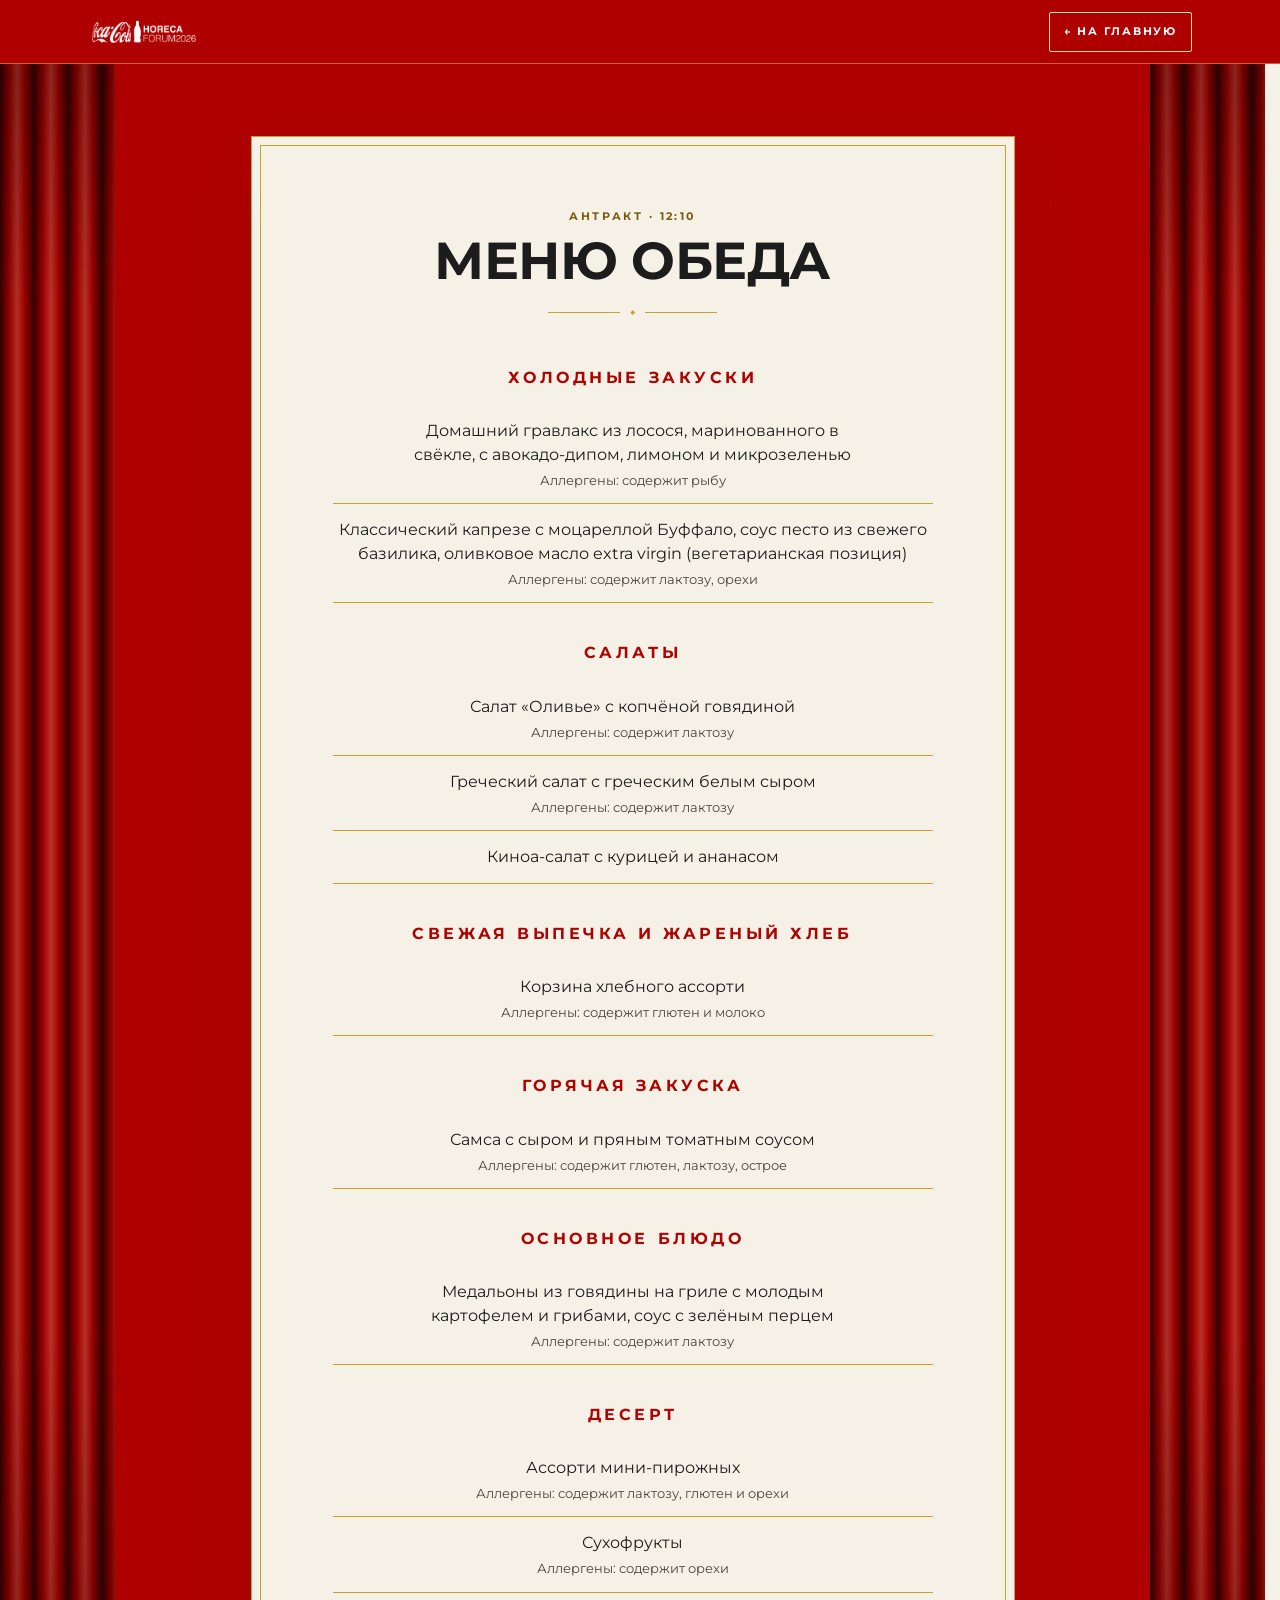
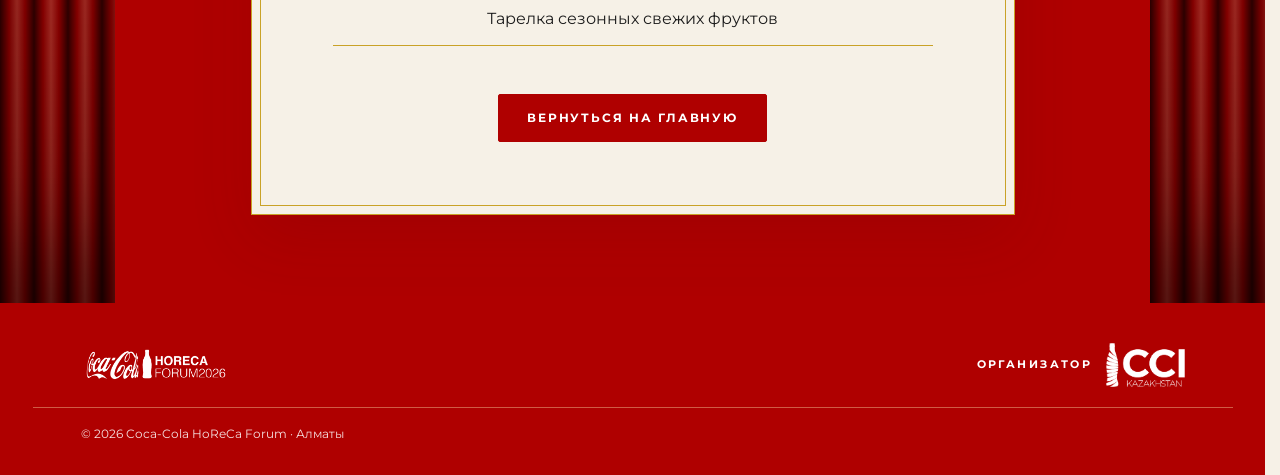
==== menu.html @ ece41baa "Фото всех спикеров на ровном фоне #BEAC9E из вырезок заказчика Co-Authored-By: Claude Fable 5.2 <nor" ====
<!doctype html>
<html lang="ru">
<head>
  <meta charset="utf-8">
  <meta name="viewport" content="width=device-width, initial-scale=1, viewport-fit=cover">
  <title>Меню обеда · Coca-Cola HoReCa Forum 2026</title>
  <meta name="description" content="Меню обеда Coca-Cola HoReCa Forum 2026: 9 декабря, Swissotel, Алматы.">
  <meta name="theme-color" content="#AF0000">
  <link rel="icon" href="assets/logo/favicon.png" type="image/png">
  <link rel="preconnect" href="https://fonts.googleapis.com">
  <link rel="preconnect" href="https://fonts.gstatic.com" crossorigin>
  <link rel="stylesheet" href="https://fonts.googleapis.com/css2?family=Montserrat:wght@400;700&amp;display=swap">
  <link rel="stylesheet" href="css/style.css?v=20261127e">
</head>
<body>
<!--MENU-START-->
  <header class="nav">
    <div class="nav__inner">
      <a class="nav__brand" href="index.html" aria-label="Coca-Cola HoReCa Forum 2026 – на главную">
        <img src="assets/logo/horeca-forum-2026-white-h.png" alt="" width="1100" height="314">
      </a>
      <a class="nav__back" href="index.html#menu">← На главную</a>
    </div>
  </header>

  <main class="menupage">
    <div class="wing wing--l" aria-hidden="true"></div>
    <div class="wing wing--r" aria-hidden="true"></div>
    <div class="container">
      <article class="menucard">
        <header class="section__head">
          <p class="eyebrow eyebrow--text" id="menuEyebrow"></p>
          <h1 id="menuTitle">Меню обеда</h1>
          <div class="divider divider--center" aria-hidden="true"><i></i><b>◆</b><i></i></div>
        </header>
        <div class="menulist" id="menuList"></div>
        <div class="menupage__back"><a class="btn btn--dark" href="index.html#menu">Вернуться на главную</a></div>
      </article>
    </div>
  </main>

  <footer class="footer">
    <div class="container footer__inner">
      <img class="footer__logo" src="assets/logo/horeca-forum-2026-white-h.png" alt="Coca-Cola HoReCa Forum 2026" width="1100" height="314" loading="lazy">
      <div class="footer__org">
        <span class="eyebrow eyebrow--gold" id="orgLabel"></span>
        <img class="footer__cci" src="assets/logo/cci-white.png" alt="CCI Kazakhstan" width="900" height="506" loading="lazy">
      </div>
    </div>
    <div class="container"><p class="footer__copy" id="copyright"></p></div>
  </footer>
<!--MENU-END-->
  <script src="data/event.js?v=20261127e"></script>
  <script src="js/menu.js?v=20261127e"></script>
</body>
</html>
---- css/style.css ----
/* Coca-Cola HoReCa Forum 2026 – стили.
   Шрифт: Montserrat на всём сайте (решение заказчика 24.11), начертания 400 и 700, подключается с Google Fonts в index.html и menu.html.
   Прежняя Helvetica от организаторов лежит в assets/fonts и не используется.
   woff2 для современных браузеров, woff – запасной формат. Если файл шрифта у гостя не загрузится, Windows подставит Arial, а macOS/iOS – системную Helvetica.
   Начертаний два, поэтому жирность только 400 и 700. Заголовок целиком одной жирности.
   Цвет (комментарий клиента 18.11): красный вместо бордо (с 24.11 – единый #AF0000); айвори для текстовых блоков, золото – тонкие линии.
   На красном мелкий текст белый (золотой на ярком красном плохо читается), светлое золото – для линий и крупных цифр. */
:root {
  /* Красный на сайте один: #AF0000 (решение заказчика 24.11). Имена переменных прежние, значение общее. */
  --red: #AF0000; --red-deep: #AF0000; --red-dark: #AF0000; --red-text: #AF0000;
  --gold: #C9A227; --gold-light: #FFE6AD; --gold-text: #7A5C0E;
  --ivory: #F6F1E7; --ivory-deep: #EDE5D4;
  /* фоны блоков чередуются (решение заказчика 24.11): слоновая кость – тёмно-красный – слоновая кость … */
  --cream: #FDF9E9; --red-block: #AF0000;
  --ink: #1C1C1C; --ink-muted: #4A443B;
  --font-display: 'Montserrat', 'Helvetica Neue', Helvetica, Arial, sans-serif;
  --font-text: 'Montserrat', 'Helvetica Neue', Helvetica, Arial, sans-serif;
  --container: 1200px; --gutter: clamp(16px, 4vw, 48px); --section-y: clamp(56px, 8vw, 112px);
  --nav-h: 64px; --radius: 2px; --radius-arch: 999px 999px 2px 2px; --line-gold: 1px solid var(--gold);
  --ease-curtain: cubic-bezier(.7, 0, .2, 1); --ease: cubic-bezier(.22, .61, .36, 1); --dur-curtain: 1.4s; --dur-hover: .2s;
  color-scheme: light;
}
/* На красных поверхностях линии светло-золотые; на айвори-карточках внутри них – обычное золото. */
.nav, .section--red, .poster, .menupage, .footer { --gold: var(--gold-light); --line-gold: 1px solid var(--gold-light); }
.speaker, .menucard, .modal__card, .venue__map, .scheme__open { --gold: #C9A227; --line-gold: 1px solid #C9A227; }
*, *::before, *::after { box-sizing: border-box; }
html { scroll-behavior: smooth; -webkit-text-size-adjust: 100%; scrollbar-gutter: stable; }   /* место под полосу прокрутки занято всегда: страница не дёргается, когда вступление запирает прокрутку */
body { margin: 0; font-family: var(--font-text); font-size: 16px; line-height: 1.65; color: var(--ink); background: var(--ivory); overflow-x: hidden; -webkit-font-smoothing: antialiased; }
html.curtain-closed, body.modal-open, body.nav-open { overflow: hidden; }
button, input, select, textarea { font-family: inherit; }
img { max-width: 100%; height: auto; display: block; }
[hidden] { display: none !important; }
a { color: inherit; }
h1, h2, h3 { font-family: var(--font-display); font-weight: 700; line-height: 1.1; margin: 0; text-wrap: balance; }
p { margin: 0; }
ol, ul, dl, dd { margin: 0; padding: 0; list-style: none; }
section[id] { scroll-margin-top: var(--nav-h); }
:focus-visible { outline: 2px solid var(--gold); outline-offset: 3px; }

.container { width: 100%; max-width: var(--container); margin: 0 auto; padding-left: max(var(--gutter), env(safe-area-inset-left, 0px)); padding-right: max(var(--gutter), env(safe-area-inset-right, 0px)); }
.container--narrow { max-width: 860px; }
.container--menu { max-width: 980px; }

/* ===== Типографика ===== */
.eyebrow { font-family: var(--font-text); font-weight: 700; font-size: 11px; letter-spacing: .22em; text-transform: uppercase; line-height: 1.4; }
.eyebrow--gold { color: #fff; }
.eyebrow--text { color: var(--gold-text); }
.eyebrow--red { color: var(--red-text); }
.eyebrow--muted { color: var(--ink-muted); letter-spacing: .18em; }
.eyebrow--company { color: var(--gold-text); font-size: 10.5px; letter-spacing: .16em; }
.eyebrow--badge { display: inline-block; background: var(--red); color: #fff; padding: 3px 8px; border-radius: var(--radius); font-size: 10px; }
.h2 { font-size: clamp(30px, 4.4vw, 52px); font-weight: 700; letter-spacing: -.005em; line-height: 1.05; text-transform: uppercase; color: var(--ink); text-align: center; }
.h2--light { color: #fff; }
.h2--left { text-align: left; }
.h3 { font-size: clamp(17px, 1.9vw, 21px); font-weight: 700; line-height: 1.25; color: var(--ink); }
.lead strong { color: var(--red-text); font-weight: inherit; }
.lead { font-family: var(--font-display); font-size: clamp(19px, 2.1vw, 24px); line-height: 1.45; font-weight: 400; color: var(--ink); }
.rule { border: 0; border-top: var(--line-gold); margin: 0; }
.section__head { text-align: center; display: grid; gap: 10px; justify-items: center; margin-bottom: clamp(36px, 5vw, 64px); }
.section__sub { color: var(--ink-muted); font-size: 14px; }
.section__sub--light { color: rgba(255,255,255,.88); }

/* Разделитель с ромбом: линии растут из центра при появлении */
.divider { display: flex; align-items: center; gap: 10px; color: var(--gold); font-size: 9px; }
.divider i { flex: none; width: 72px; height: 1px; background: var(--gold); transform-origin: right; transform: scaleX(1); transition: transform 1s var(--ease) .3s; }
.divider i + b + i, .divider b + i { transform-origin: left; }
.divider--left { margin-top: 14px; }
.divider--left i { width: 48px; }
/* ширина задана явно: Safari считал блок без линий (по flex-basis), и ромб с линиями уезжал вправо от центра */
.divider--center { margin: 6px auto 0; width: 171px; max-width: 100%; justify-content: center; }
.js .reveal .divider i, .js .divider.reveal i { transform: scaleX(0); }
.js .reveal.in .divider i, .js .divider.reveal.in i { transform: scaleX(1); }

/* ===== Кнопки ===== */
.btn { display: inline-flex; align-items: center; justify-content: center; min-height: 48px; padding: 0 28px; font: 700 12px/1 var(--font-text); letter-spacing: .16em; text-transform: uppercase; text-decoration: none; border: 1px solid var(--gold); border-radius: var(--radius); transition: background var(--dur-hover), color var(--dur-hover), transform var(--dur-hover), box-shadow var(--dur-hover); position: relative; overflow: hidden; }
.btn::after { content: ""; position: absolute; inset: 0; background: linear-gradient(120deg, transparent 30%, rgba(255,255,255,.28) 50%, transparent 70%); transform: translateX(-120%); transition: transform .6s var(--ease); }
.btn:hover::after { transform: translateX(120%); }
.btn--gold { background: var(--gold-light); color: var(--ink); }
.btn--gold:hover { background: #fff; }
.btn--outline { color: #fff; background: transparent; }
.btn--outline:hover { background: rgba(255,255,255,.14); }
.btn:active { transform: translateY(1px); }

/* ===== Занавес: бархатные шторы рисуются на canvas (js/app.js), как на приглашении форума: драпировка сверху, подхват шнуром с кистью ===== */
.curtain { position: fixed; inset: 0; z-index: 200; pointer-events: none; overflow: hidden; display: none; transition: opacity .6s ease; }
.js .curtain { display: block; }
.curtain.is-fading { opacity: 0; }
.curtain.is-hidden { display: none; }
.curtain__canvas { position: absolute; inset: 0; width: 100%; height: 100%; display: block;
  background: repeating-linear-gradient(90deg, #3d0000 0, #AF0000 2.6%, #d2372d 4.6%, #AF0000 6.6%, #3d0000 9.2%); }
.curtain.is-drawn .curtain__canvas { background: none; }

/* ===== Навигация ===== */
.nav { position: fixed; top: env(safe-area-inset-top, 0px); left: 0; right: 0; z-index: 100; height: var(--nav-h); background: var(--red-deep); border-bottom: 1px solid rgba(255,230,173,.4); color: #fff; transition: box-shadow .3s; }
body::before { content: ""; position: fixed; inset: 0 0 auto; height: env(safe-area-inset-top, 0px); z-index: 101; background: var(--red-deep); }
.nav.is-scrolled { box-shadow: 0 10px 30px rgba(0,0,0,.35); }
.nav__inner { max-width: var(--container); margin: 0 auto; height: 100%; display: flex; align-items: center; justify-content: space-between; gap: 24px; padding-left: max(var(--gutter), env(safe-area-inset-left, 0px)); padding-right: max(var(--gutter), env(safe-area-inset-right, 0px)); }
.nav__brand { display: flex; align-items: center; height: 100%; }
.nav__brand img { height: 32px; width: auto; }
.nav__list { display: flex; align-items: center; gap: clamp(16px, 2.4vw, 32px); }
.nav__list a { font: 700 12px/1 var(--font-text); letter-spacing: .16em; text-transform: uppercase; text-decoration: none; color: #fff; opacity: .85; padding: 8px 0; position: relative; transition: opacity var(--dur-hover); }
.nav__list a::after { content: ""; position: absolute; left: 0; right: 0; bottom: 0; height: 1px; background: var(--gold); transform: scaleX(0); transform-origin: left; transition: transform .3s var(--ease); }
.nav__list a:hover, .nav__list a.is-active { opacity: 1; color: var(--gold-light); }
.nav__list a:hover::after, .nav__list a.is-active::after { transform: scaleX(1); }
.nav__meta { display: none; }
.nav__burger { display: none; width: 44px; height: 44px; border: 1px solid var(--gold); background: transparent; border-radius: var(--radius); cursor: pointer; flex-direction: column; justify-content: center; align-items: center; gap: 5px; padding: 0; }
.nav__burger span { display: block; width: 18px; height: 2px; background: var(--gold-light); transition: transform .3s var(--ease), opacity .2s; }
@media (max-width: 880px) {
  .nav__burger { display: flex; }
  .nav__list { position: fixed; top: calc(var(--nav-h) + env(safe-area-inset-top, 0px)); left: 0; right: 0; bottom: 0; flex-direction: column; align-items: stretch; gap: 0; background: var(--red-deep); padding: 8px max(var(--gutter), env(safe-area-inset-left, 0px)) 32px; overflow: auto;
    transform: translateY(-12px); opacity: 0; visibility: hidden; transition: transform .35s var(--ease), opacity .3s, visibility .35s; }
  .nav__list a { font: 700 24px/1.1 var(--font-display); letter-spacing: .01em; padding: 20px 0; border-bottom: 1px solid rgba(255,230,173,.4); opacity: 1; transform: translateY(10px); transition: transform .5s var(--ease), color .2s; }
  .nav__list a::after { display: none; }
  .nav.is-open .nav__list a { transform: none; }
  .nav.is-open .nav__list a:nth-child(2) { transition-delay: .04s; } .nav.is-open .nav__list a:nth-child(3) { transition-delay: .08s; } .nav.is-open .nav__list a:nth-child(4) { transition-delay: .12s; } .nav.is-open .nav__list a:nth-child(5) { transition-delay: .16s; } .nav.is-open .nav__list a:nth-child(6) { transition-delay: .2s; } .nav.is-open .nav__list a:nth-child(7) { transition-delay: .24s; }
  .nav__meta { display: block; margin-top: 28px; font: 700 11px/1.6 var(--font-text); letter-spacing: .2em; text-transform: uppercase; color: var(--gold-light); }
  .nav.is-open .nav__list { transform: none; opacity: 1; visibility: visible; }
  .nav.is-open .nav__burger span:nth-child(1) { transform: translateY(7px) rotate(45deg); }
  .nav.is-open .nav__burger span:nth-child(2) { opacity: 0; }
  .nav.is-open .nav__burger span:nth-child(3) { transform: translateY(-7px) rotate(-45deg); }
}

/* ===== Hero ===== */
.hero { --hero-bg: #FDF9E9; position: relative; min-height: 100svh; display: grid; place-items: center; text-align: center; color: var(--ink); overflow: hidden; isolation: isolate;
  padding: calc(var(--nav-h) + env(safe-area-inset-top, 0px) + 56px) max(var(--gutter), env(safe-area-inset-left, 0px)) 64px max(var(--gutter), env(safe-area-inset-right, 0px));
  background: var(--hero-bg); }   /* слоновая кость RGB 253-249-233 – цвет, который задал заказчик */
/* прожектор за курсором: готовый круг, двигается только transform (без перерисовки) */
.hero__spot { position: absolute; left: 0; top: 0; width: 840px; height: 840px; margin: -420px 0 0 -420px; border-radius: 50%; z-index: 0; pointer-events: none; opacity: 0; transition: opacity 1.2s; background: radial-gradient(circle, rgba(255,255,255,.75), rgba(255,255,255,0) 68%); transform: translate3d(50vw, 300px, 0); }
.stage-lit .hero__spot { opacity: 1; }
/* золотые рамки сцены */
.hero::after { content: ""; position: absolute; inset: 0 clamp(16px, 9vw, 150px); border-left: 1px solid rgba(255,230,173,.5); border-right: 1px solid rgba(255,230,173,.5); pointer-events: none; z-index: 0; }
.hero__dust { position: absolute; inset: 0; z-index: 1; pointer-events: none; overflow: hidden; }
.mote { position: absolute; left: var(--x); top: var(--y); width: var(--s); height: var(--s); border-radius: 50%; background: #C9A227; opacity: 0; animation: mote var(--d) linear var(--delay) infinite; }
@keyframes mote { 0% { opacity: 0; transform: translate3d(0, 0, 0); } 18% { opacity: var(--o); } 82% { opacity: var(--o); } 100% { opacity: 0; transform: translate3d(var(--dx), var(--dy), 0); } }
/* лучи софитов: мягкий конус рисуется один раз коническим градиентом и стоит неподвижно (постоянное движение заставляло пересобирать кадр 60 раз в секунду) */
.beam { position: absolute; inset: 0; z-index: 0; pointer-events: none; opacity: 0; transition: opacity 1.6s ease .3s; transform-origin: 9% -6%;
  background: conic-gradient(from 146deg at 9% -6%, rgba(201,162,39,0) 0deg, rgba(201,162,39,.10) 6deg, rgba(201,162,39,.10) 9deg, rgba(201,162,39,0) 17deg, rgba(201,162,39,0) 360deg);
  -webkit-mask-image: linear-gradient(180deg, #000 0%, rgba(0,0,0,.55) 50%, transparent 86%); mask-image: linear-gradient(180deg, #000 0%, rgba(0,0,0,.55) 50%, transparent 86%);
  transform: rotate(1deg); }
.beam--r { transform: scaleX(-1) rotate(1deg); }
.stage-lit .beam { opacity: 1; }
/* первый экран ушёл из вида или вкладка скрыта: фоновые анимации стоят */
.hero.is-away .mote { animation-play-state: paused; }
.wing { position: absolute; top: 0; bottom: 0; width: clamp(16px, 9vw, 150px); z-index: 2; pointer-events: none;
  background: linear-gradient(180deg, rgba(0,0,0,.3), rgba(0,0,0,0) 16%, rgba(0,0,0,0) 70%, rgba(0,0,0,.35)), repeating-linear-gradient(90deg, #3d0000 0, #AF0000 9px, #d2372d 17px, #AF0000 25px, #3d0000 34px);
  box-shadow: inset 0 -60px 100px rgba(0,0,0,.4); }
.wing--l { left: 0; }
/* на телефоне кулис по бокам нет: экран узкий, после раскрытия занавеса сцена открыта целиком */
@media (max-width: 880px) { .wing, .hero::after { display: none; } }
.wing--r { right: 0; }
/* неподвижные бархатные шторы первого экрана (рисует js/app.js). Когда они есть, плоские кулисы и золотые линии рамы не нужны */
.hero__drapes { position: absolute; inset: 0; width: 100%; height: 100%; z-index: 2; pointer-events: none; display: none; }
.has-drapes .hero__drapes { display: block; }
.has-drapes .hero .wing, .has-drapes .hero::after { display: none; }
/* на узком экране шторы висят в полях страницы, поэтому поля первого экрана шире обычных: карточки и отсчёт не заходят на ткань */
@media (max-width: 880px) { .has-drapes .hero { padding-left: max(32px, env(safe-area-inset-left, 0px)); padding-right: max(32px, env(safe-area-inset-right, 0px)); } }
.hero__inner { position: relative; z-index: 3; display: grid; justify-items: center; gap: 22px; width: 100%; max-width: 760px; }
/* Логотип. Класс is-final ставит js, когда цилиндр готов. */
/* --lw – ширина логотипа на поверхности цилиндра, --rk – радиус цилиндра в долях этой ширины.
   Чем меньше --rk, тем большую часть окружности занимает логотип (при .4 – около 143° из 180°) и тем меньше разрыв между логотипами.
   Цилиндр невидим: есть только логотипы, изогнутые по его поверхности. */
.logo3d { --lw: min(76vw, 410px); --rk: .4; --R: calc(var(--lw) * var(--rk)); --n: 18; --arc: calc(var(--R) * 3.14159); --w: calc(var(--arc) / var(--n)); --H: calc(var(--lw) / 1.106);
  position: relative; z-index: 2; display: block; width: var(--lw); aspect-ratio: 1200 / 1085; max-width: 100%; }
.logo3d__fallback { position: absolute; inset: 0; width: 100%; height: 100%; }
.js .logo3d__fallback { display: none; }
/* Цилиндр: 36 узких прозрачных полос стоят по окружности радиуса --R, каждая показывает свой кусок логотипа.
   Ось отодвинута назад на --R, поэтому обращённая к зрителю часть логотипа имеет натуральный размер. */
.ring3d { position: absolute; inset: 0; display: block; perspective: 1600px; opacity: 0; transition: opacity .5s ease; pointer-events: none; }
.logo3d.is-final .ring3d { opacity: 1; }
.ring3d.is-gl { perspective: none; }
.ring3d canvas { position: absolute; inset: 0; width: 100%; height: 100%; display: block; }
.ring3d__tilt, .ring3d__spin { position: absolute; left: 50%; top: 50%; width: 0; height: 0; display: block; transform-style: preserve-3d; }
.ring3d__tilt { transform: translateZ(calc(var(--R) * -1)); }
.ring3d__spin { left: 0; top: 0; }
/* покой: пауза лицом к зрителю, мягкий разгон, затем ровное вращение по часовой стрелке (вид сверху) */
.logo3d.is-final .ring3d__spin { animation: ring-start 2.5s cubic-bezier(.42, 0, 1, 1) 1.2s both, ring-spin 15s linear 3.7s infinite; }
@keyframes ring-start { from { transform: rotateY(0deg); } to { transform: rotateY(-34.8deg); } }
@keyframes ring-spin { from { transform: rotateY(-34.8deg); } to { transform: rotateY(-394.8deg); } }
.hero.is-away .ring3d__spin { animation-play-state: paused; }
.ring3d__spin i { position: absolute; left: calc(var(--w) / -2); top: calc(var(--H) / -2); width: calc(var(--w) + .8px); height: var(--H);
  backface-visibility: hidden; -webkit-backface-visibility: hidden; transform: rotateY(calc(var(--a) * 1deg)) translateZ(var(--R));
  background: var(--img) calc((var(--arc) - var(--iw)) / 2 - var(--i) * var(--w)) center / var(--iw) var(--ih) no-repeat; }
.ring3d__spin i.f0 { --img: url("../assets/logo/horeca-forum-2026-red.png"); --iw: var(--lw); --ih: var(--H); }
.ring3d__spin i.f1 { --img: url("../assets/logo/cci-color.png"); --iw: calc(var(--lw) * .94); --ih: calc(var(--lw) * .94 / 1.779); }
.hero__title { font-size: clamp(17px, 2.4vw, 28px); line-height: 1.25; font-weight: 700; letter-spacing: .01em; color: var(--ink); max-width: 100%; }
@media (min-width: 640px) { .hero__line { white-space: nowrap; } }
.hero__line { display: block; }
.sr-only { position: absolute; width: 1px; height: 1px; margin: -1px; padding: 0; overflow: hidden; clip: rect(0 0 0 0); clip-path: inset(50%); white-space: nowrap; border: 0; }
.hero__title .w { display: inline-block; opacity: 0; transform: translateY(.5em) rotate(1.5deg); filter: blur(4px); transition: opacity .7s var(--ease), transform .8s var(--ease), filter .7s; transition-delay: calc(.25s + var(--i) * 90ms); }
.logo-done .hero__title .w { opacity: 1; transform: none; filter: none; }
.hero__title em { font-style: normal; font-weight: inherit; color: var(--red-text); }
.facts { display: grid; grid-template-columns: repeat(3, 1fr); border: var(--line-gold); width: 100%; max-width: 620px; }
.facts__cell { padding: 14px 10px; display: grid; gap: 4px; justify-items: center; }
.facts__cell + .facts__cell { border-left: var(--line-gold); }
.facts dt { font: 700 10px/1.4 var(--font-text); letter-spacing: .24em; text-transform: uppercase; color: var(--gold-text); }
.facts dd { font: 700 clamp(15px, 1.7vw, 18px)/1.25 var(--font-display); color: var(--ink); }
@media (max-width: 480px) { .facts { grid-template-columns: 1fr; } .facts__cell + .facts__cell { border-left: 0; border-top: var(--line-gold); } }
.countdown { display: grid; gap: 14px; justify-items: center; width: 100%; max-width: 560px; }
.countdown__eyebrow { color: var(--red-text); }
.countdown__grid { display: grid; grid-template-columns: repeat(4, 1fr); gap: 12px; width: 100%; }
.countdown__cell { border-top: var(--line-gold); padding-top: 12px; display: grid; gap: 4px; justify-items: center; }
.countdown__cell b { display: block; font: 700 clamp(34px, 6.4vw, 54px)/1 var(--font-display); letter-spacing: -.02em; color: var(--red); font-variant-numeric: tabular-nums; }
.countdown__cell b.tick { animation: flip .45s var(--ease); }
@keyframes flip { 0% { transform: translateY(-40%) scaleY(.6); opacity: 0; } 100% { transform: none; opacity: 1; } }
.countdown__cell span { font: 700 10px/1.4 var(--font-text); letter-spacing: .24em; text-transform: uppercase; color: var(--ink-muted); }
.countdown__note { font-size: 12px; color: var(--ink-muted); }
.countdown.is-live .countdown__cell b { color: var(--red-deep); }
.hero .btn { margin-top: 8px; }
/* на светлом фоне кнопка красная, подпись над логотипом – тёмное золото */
.hero .btn--outline { background: var(--red); border-color: var(--red); color: #fff; }
.hero .btn--outline:hover { filter: brightness(.86); }
.hero .eyebrow--gold { color: var(--gold-text); }

/* ===== Секции ===== */
.section { padding-block: var(--section-y); position: relative; }
/* Класс секции задаёт фон и цвета текста на нём: --fg основной текст, --fg-muted приглушённый, --label мелкие подписи.
   Какой блок светлый, а какой красный, расставляет js/app.js по порядку (чередование), поэтому цвета не привязаны к конкретному блоку. */
.section--ivory { background: var(--cream); --fg: var(--ink); --fg-muted: var(--ink-muted); --label: var(--gold-text); }
.section--ivory-deep { background: var(--ivory-deep); }
.section--red { background: var(--red-block); color: #fff; --fg: #fff; --fg-muted: rgba(255,255,255,.88); --label: #fff; }
.speaker, .menucard, .modal__card { --fg: var(--ink); --fg-muted: var(--ink-muted); --label: var(--gold-text); }
.section .h2 { color: var(--fg); }
.section .section__sub { color: var(--fg-muted); }
.section__head > .eyebrow, .about__head > .eyebrow, .venue__info > .eyebrow, .venue__how > .eyebrow { color: var(--label); }
/* текст на тёмно-красном блоке */
.section--red .lead { color: #fff; }
.section--red .lead strong { color: var(--gold-light); }
/* Логотип форума в начале текста «О форуме» (на месте названия): стоит в строке, выше букв */
.lead__logo { display: inline-block; vertical-align: middle; height: 2.6em; margin: -.2em .1em 0 0; }
.lead__logo img { display: block; height: 100%; width: auto; }
.lead__logo-w, .section--red .lead__logo-r { display: none; }
.section--red .lead__logo-w { display: block; }
.section--red .about__text { color: rgba(255,255,255,.92); }
/* кнопки на светлом блоке: основная красная, вторая – красный контур */
.section--ivory .btn--gold { background: var(--red); border-color: var(--red); color: #fff; }
.section--ivory .btn--gold:hover { filter: brightness(.86); }
.section--ivory .btn--outline { color: var(--red-text); border-color: var(--red); }
.section--ivory .btn--outline:hover { background: rgba(175,0,0,.08); }

/* О форуме */
.about { display: grid; grid-template-columns: minmax(0, 1fr); gap: 36px 64px; }
.about__head { display: grid; gap: 10px; align-content: start; justify-items: start; }
.about__head .h2 { text-align: left; }
.about__body { display: grid; gap: 22px; max-width: 62ch; }
.about__text { display: grid; gap: 16px; color: var(--ink); font-size: 16px; }
.pillars { grid-column: 1 / -1; display: grid; grid-template-columns: repeat(auto-fit, minmax(220px, 1fr)); gap: 32px; border-top: var(--line-gold); padding-top: 28px; margin-top: 12px; }
.pillars li { display: grid; gap: 6px; align-content: start; }
.pillars__num { font: 700 17px/1 var(--font-display); letter-spacing: .06em; color: var(--red); }
.pillars p { color: var(--ink-muted); font-size: 14px; line-height: 1.6; }
@media (min-width: 880px) { .about { grid-template-columns: minmax(0, 4fr) minmax(0, 7fr); } }

/* Программа: таймлайн, линия прорисовывается */
.timeline { position: relative; display: grid; gap: 8px; max-width: 760px; margin: 0 auto; padding-left: 0; }
.timeline::before { content: ""; position: absolute; left: 95px; top: 10px; bottom: 10px; width: 2px; background: var(--gold); transform-origin: top; transform: scaleY(0); transition: transform 1.8s var(--ease) .2s; }
.js .timeline.in::before { transform: scaleY(1); }
.tl { display: grid; grid-template-columns: 76px 40px minmax(0, 1fr); align-items: start; padding: 14px 0; }
.tl__time { display: grid; justify-items: end; gap: 1px; font: 700 18px/1.25 var(--font-display); color: var(--red-text); font-variant-numeric: tabular-nums; padding-top: 2px; }
.tl__time b { font: inherit; }
.tl__time span { font: 400 12px/1.3 var(--font-text); color: var(--ink-muted); }
.tl__dot { width: 14px; height: 14px; border-radius: 50%; background: var(--red); border: 2px solid var(--gold); box-shadow: 0 0 0 4px var(--cream); justify-self: center; margin-top: 6px; position: relative; }
.tl__dot::after { content: ""; position: absolute; inset: -8px; border-radius: 50%; border: 1px solid var(--gold); opacity: 0; transform: scale(.4); }
.tl.in .tl__dot::after, .reveal.in .tl .tl__dot::after { animation: ping 1.4s var(--ease) calc(var(--i) * 120ms + .4s) 1; }
@keyframes ping { 0% { opacity: .9; transform: scale(.4); } 100% { opacity: 0; transform: scale(1.6); } }
.tl--break .tl__dot { background: var(--ivory); }
.tl--break .tl__body .h3 { justify-self: start; background: var(--red); color: #fff; padding: 6px 14px; border-radius: var(--radius); font-size: 13px; font-weight: 700; letter-spacing: .16em; text-transform: uppercase; line-height: 1.3; }
.tl__body { display: grid; gap: 5px; padding-left: 4px; }
/* строка без времени: продолжение предыдущего пункта (второй выступающий в том же слоте) */
.tl--cont { padding-top: 0; margin-top: -10px; }
.tl__body .h3 { font-size: clamp(17px, 1.9vw, 20px); }
/* под именем: должность и компания (вторая строка), ниже тема (третья строка) */
.tl__role { font-size: 15px; color: var(--ink); line-height: 1.4; }
.tl__meta { font-size: 13px; color: var(--ink-muted); line-height: 1.5; }
@media (max-width: 560px) {
  .timeline::before { left: 73px; }
  .tl { grid-template-columns: 58px 32px minmax(0, 1fr); }
  .tl__time { font-size: 15px; }
  .tl__time span { font-size: 11px; }
}

/* Арка для фото */
.arch { width: 120px; aspect-ratio: 3/4; border-radius: var(--radius-arch); overflow: hidden; background: var(--ivory-deep); border: 1px solid var(--gold); position: relative; flex: none; max-width: 100%; }
.arch img { width: 100%; height: 100%; object-fit: cover; }
.arch--empty { display: grid; place-content: center; justify-items: center; gap: 6px; padding-top: 22%; background: var(--red); }   /* тот же ровный красный, что за спикерами на фото */
.arch--empty .eyebrow { color: #fff; }
.arch--empty b { font: 700 26px/1 var(--font-display); color: #fff; letter-spacing: .02em; }
.arch--lg { width: 240px; }
.arch--lg b { font-size: 40px; }
.arch--poster { width: min(100%, 170px); border-color: var(--gold); }
.arch--poster b { color: var(--gold-light); font-size: 48px; }
.arch--poster .eyebrow { color: #fff; }

/* Спикеры: карточки без анимации (просьба клиента) – только тень при наведении */
.speakers { display: flex; flex-wrap: wrap; justify-content: center; gap: 20px; }
/* Ровно 7 карточек в три колонки легли бы 3+3+1 – последняя висела бы одна. Ставим 2+3+2 (класс speakers--n7 вешает js/app.js по числу карточек). */
@media (min-width: 1024px) {
  .speakers--n7 { display: grid; grid-template-columns: repeat(6, minmax(0, 1fr)); max-width: 1102px; margin-left: auto; margin-right: auto; }
  .speakers--n7 .speaker { grid-column: span 2; max-width: none; }
  .speakers--n7 .speaker:nth-child(1), .speakers--n7 .speaker:nth-child(6) { grid-column: 2 / span 2; }
}
.speaker { flex: 1 1 300px; max-width: 354px; }
.speaker .arch { width: 100px; }
.speaker .arch--empty b { font-size: 24px; }
.speaker__id .h3 { overflow-wrap: break-word; }
.speaker__note { color: var(--ink-muted); }
/* логотип компании вместо названия: вписывается в рамку 150×36, прижат влево; пропорции у логотипов разные (от квадрата до длинной надписи) */
/* 48 px, а не 36: на экранах обычной плотности (1 точка на пиксель) мелкие детали логотипов иначе слипаются */
.speaker__logo { display: block; height: 48px; width: auto; max-width: 100%; object-fit: contain; object-position: left center; margin-top: 4px; }
.speaker__logo--lg { height: 58px; max-width: min(320px, 100%); margin-top: 2px; }
.speaker { position: relative; text-align: left; background: var(--ivory); color: var(--ink); border: 0; border-radius: var(--radius); padding: 22px 22px 20px; font: inherit; cursor: pointer; display: grid; gap: 16px; align-content: start; transition: box-shadow .3s; overflow: hidden; }
.speaker:hover, .speaker:focus-visible { box-shadow: 0 18px 40px rgba(0,0,0,.35); }
.speaker__top { display: flex; gap: 18px; align-items: flex-start; }
.speaker__id { display: grid; gap: 4px; min-width: 0; }
.speaker__id .h3 { font-size: 19px; }
.speaker__role { font-size: 13px; color: var(--ink-muted); }
.speaker__topic { border-top: var(--line-gold); padding-top: 14px; display: grid; gap: 6px; font-size: 14px; line-height: 1.5; }
.speaker__more { font: 700 11px/1 var(--font-text); letter-spacing: .2em; text-transform: uppercase; color: var(--gold-text); }

/* Афиша ведущего */
.poster { --pfg: #fff; --pname: #fff; --pkick: #fff; position: relative; background: var(--red); color: #fff; border: var(--line-gold); padding: clamp(28px, 5vw, 64px); display: grid; gap: 32px; align-items: center; justify-items: center; box-shadow: 0 30px 60px rgba(74,10,20,.25); }
/* на красном блоке афиша светлая: тёмный текст, красное имя, обычное золото */
.section--red .poster { background: var(--ivory); color: var(--ink); --pfg: var(--ink); --pname: var(--red); --pkick: var(--gold-text); --gold: #C9A227; --line-gold: 1px solid #C9A227; box-shadow: 0 30px 60px rgba(0,0,0,.3); }
/* афиша с горизонтальным фото (группа): прямоугольная рамка 3:2 вместо арки */
.arch--wide { width: min(100%, 680px); aspect-ratio: 3 / 2; border-radius: var(--radius); }
/* на любом экране фото сверху, текст под ним по центру (на десктопе тоже) */
.poster.poster--wide { grid-template-columns: minmax(0, 1fr); justify-items: center; gap: 28px; }
.poster--wide .poster__body { text-align: center; justify-items: center; gap: 18px; }
/* «Хедлайнер вечера» – жирным текстом красного сайта, без плашки (на красной афише остаётся белым) */
.poster--wide .poster__kicker { font-weight: 700; font-size: clamp(15px, 1.7vw, 20px); letter-spacing: .2em; line-height: 1.2; }
.section--red .poster--wide .poster__kicker { color: var(--red); }
.poster__frame { position: absolute; inset: 10px; border: 1px solid var(--gold); pointer-events: none; transform: scale(.985); opacity: 0; transition: transform 1.2s var(--ease) .3s, opacity 1s .3s; }
.reveal.in .poster__frame, .poster.in .poster__frame { transform: none; opacity: 1; }
.poster__body { display: grid; gap: 14px; max-width: 56ch; text-align: center; justify-items: center; }
.poster__kicker { font: 400 clamp(14px, 1.5vw, 17px)/1.2 var(--font-display); letter-spacing: .22em; text-transform: uppercase; color: var(--pkick); }
.poster__name { font-size: clamp(40px, 6.4vw, 76px); font-weight: 700; line-height: 1; letter-spacing: -.02em; color: var(--pname); }
.poster__role { font-size: 17px; font-weight: 400; color: var(--pfg); }
.poster__text { display: grid; gap: 12px; font-size: 16px; color: var(--pfg); }
@media (min-width: 760px) { .poster { grid-template-columns: 170px minmax(0, 1fr); gap: 40px; justify-items: start; } .poster__body { text-align: left; justify-items: start; } }

/* Меню */
.menucard { position: relative; background: var(--ivory); border: var(--line-gold); outline: 1px solid var(--gold); outline-offset: -10px; padding: clamp(36px, 6vw, 72px) clamp(24px, 6vw, 72px); box-shadow: 0 24px 60px rgba(74,10,20,.12); }
.menucard .section__head { margin-bottom: clamp(28px, 4vw, 48px); }
.menucard__grid { display: grid; grid-template-columns: repeat(auto-fit, minmax(260px, 1fr)); gap: 40px 56px; }
.menucat__title { font: 700 clamp(14px, 1.5vw, 16px)/1.2 var(--font-display); letter-spacing: .22em; text-transform: uppercase; color: var(--red-text); text-align: center; margin-bottom: 18px; }
.menucat li { display: grid; gap: 2px; text-align: center; padding: 12px 0; border-bottom: 1px solid var(--gold); }
.menucat li:last-child { border-bottom: 1px solid var(--gold); }
.menucat li b { font: 700 16px/1.3 var(--font-display); color: var(--ink); }
.menucat li span { font-size: 13px; color: var(--ink-muted); }
.menucard__note { text-align: center; font-size: 12px; color: var(--ink-muted); margin-top: 40px; }
.menucard--teaser { max-width: 640px; margin: 0 auto; display: grid; justify-items: center; gap: 24px; text-align: center; }
.menucard--teaser .section__head { margin-bottom: 0; }
.menucard__teaser { color: var(--ink-muted); max-width: 44ch; }
.btn--dark { background: var(--red); color: #fff; border-color: var(--red); }
.btn--dark:hover { filter: brightness(.86); }
.btn--sm { min-height: 40px; padding: 0 16px; font-size: 11px; }
/* отдельная страница «Банкетное меню» */
.menupage { position: relative; overflow: hidden; isolation: isolate; min-height: 100svh; color: #fff;
  padding: calc(var(--nav-h) + env(safe-area-inset-top, 0px) + clamp(28px, 6vw, 72px)) 0 clamp(40px, 7vw, 88px);
  background: var(--red); }
.menupage .wing { z-index: 0; }
.menupage .container { position: relative; z-index: 1; max-width: 860px; }
.menupage .menucard { animation: rise .8s var(--ease) both; }
@keyframes rise { from { opacity: 0; transform: translateY(24px); } to { opacity: 1; transform: none; } }
.menupage h1 { font-size: clamp(30px, 5vw, 52px); font-weight: 700; letter-spacing: -.01em; line-height: 1.05; text-transform: uppercase; color: var(--ink); text-align: center; }
.menulist { display: grid; gap: clamp(28px, 4vw, 40px); max-width: 600px; margin: 0 auto; }
.menulist .menucat li { font-size: 16px; line-height: 1.5; color: var(--ink); padding: 14px 0; text-wrap: balance; }
.menucat__allergens { font-size: 13px; line-height: 1.4; color: var(--ink-muted); margin-top: 2px; }   /* «Аллергены: …» под названием блюда */
.menupage__back { display: flex; justify-content: center; margin-top: clamp(32px, 5vw, 48px); }
.nav__back { font: 700 11px/1 var(--font-text); letter-spacing: .16em; text-transform: uppercase; text-decoration: none; color: #fff; border: 1px solid var(--gold); border-radius: var(--radius); padding: 0 14px; min-height: 40px; display: inline-flex; align-items: center; white-space: nowrap; }
.nav__back:hover { background: rgba(255,255,255,.14); }
@media (prefers-reduced-motion: reduce) { .menupage .menucard { animation: none; } }

/* Локация */
.venue { display: grid; grid-template-columns: minmax(0, 1fr); gap: 32px; align-items: stretch; }
.venue__info { display: grid; gap: 14px; align-content: start; }
.venue__info .h2 { margin-bottom: 8px; }
.venue__rows { display: grid; border-top: var(--line-gold); }
.venue__rows div { display: grid; gap: 4px; padding: 14px 0; border-bottom: var(--line-gold); }
.venue__rows dt { font: 700 10px/1.4 var(--font-text); letter-spacing: .24em; text-transform: uppercase; color: var(--label); }
.venue__rows dd { color: var(--fg); font-size: 15px; }
.venue__name { font: 700 20px/1.25 var(--font-display) !important; }
.venue__actions { margin-top: 10px; display: grid; grid-template-columns: repeat(auto-fit, minmax(140px, 1fr)); gap: 12px; }
/* Montserrat шире Helvetica: «Google Maps» на телефоне не должна переноситься на вторую строку */
.venue__actions .btn { padding-inline: 10px; letter-spacing: .12em; white-space: nowrap; }
.venue--solo { grid-template-columns: minmax(0, 1fr) !important; }
.venue--solo .venue__info { max-width: 620px; }
.venue__how { display: grid; gap: 12px; align-content: start; }
.venue__map { min-height: 360px; border: var(--line-gold); position: relative; overflow: hidden; background: var(--ivory-deep); }
.venue__map iframe { position: absolute; inset: 0; width: 100%; height: 100%; border: 0; }
.map { position: absolute; inset: 0; background: linear-gradient(rgba(201,162,39,.18) 1px, transparent 1px) 0 0/40px 40px, linear-gradient(90deg, rgba(201,162,39,.18) 1px, transparent 1px) 0 0/40px 40px, var(--ivory-deep); }
.map__road { position: absolute; background: var(--ivory); box-shadow: 0 0 0 1px rgba(255,230,173,.4); }
.map__road--a { width: 26px; height: 130%; left: 42%; top: -15%; transform: rotate(14deg); }
.map__road--b { width: 16px; height: 130%; left: 24%; top: -15%; transform: rotate(-70deg); }
.map__pin { position: absolute; left: 52%; top: 48%; width: 22px; height: 22px; transform: translate(-50%, -100%); }
.map__pin::before { content: ""; position: absolute; inset: 0; background: var(--red); border-radius: 50% 50% 50% 0; transform: rotate(-45deg); box-shadow: 0 6px 14px rgba(0,0,0,.3); }
.map__pin i { position: absolute; left: 50%; top: 50%; width: 8px; height: 8px; margin: -6px 0 0 -4px; background: var(--ivory); border-radius: 50%; }
.map__pin::after { content: ""; position: absolute; left: 50%; top: 100%; width: 40px; height: 40px; margin: -14px 0 0 -20px; border-radius: 50%; border: 1px solid var(--red); animation: ping 2s var(--ease) infinite; }
.map__label { position: absolute; left: 52%; top: 48%; transform: translate(-50%, -190%); background: var(--ivory); border: 1px solid var(--gold); padding: 6px 12px; font: 700 13px/1 var(--font-display); color: var(--ink); white-space: nowrap; box-shadow: 0 6px 16px rgba(0,0,0,.15); }
.map__open { position: absolute; left: 16px; bottom: 16px; background: var(--ivory); color: var(--ink); border: 1px solid var(--gold); padding: 10px 14px; font: 700 11px/1 var(--font-text); letter-spacing: .16em; text-transform: uppercase; text-decoration: none; }
@media (min-width: 880px) { .venue { grid-template-columns: minmax(0, 5fr) minmax(0, 6fr); gap: 48px; } .venue__map { min-height: 440px; } }

.scheme__open { position: relative; display: block; padding: 0; border: var(--line-gold); background: var(--ivory); cursor: zoom-in; overflow: hidden; }
.scheme__open img { width: 100%; height: auto; display: block; }
.scheme__zoom { position: absolute; right: 12px; bottom: 12px; background: var(--ivory); color: var(--ink); border: 1px solid var(--gold); padding: 9px 12px; font: 700 11px/1 var(--font-text); letter-spacing: .16em; text-transform: uppercase; }
.scheme__caption { font-size: 14px; color: var(--fg-muted); }
.lightbox { position: fixed; inset: 0; z-index: 160; background: rgba(24,0,2,.93); display: grid; place-items: center; padding: 16px; overflow: auto; cursor: zoom-out; }
.lightbox[hidden] { display: none; }
.lightbox img { max-width: min(100%, 1600px); height: auto; border: var(--line-gold); background: var(--ivory); }
.lightbox__close { position: fixed; top: calc(12px + env(safe-area-inset-top, 0px)); right: 12px; }

/* Футер */
.footer { background: var(--red-block); color: rgba(255,255,255,.88); padding-block: 40px 32px; }
/* подвал идёт сразу за красным блоком: тонкая линия отделяет его */
.footer--edge { border-top: 1px solid rgba(255,230,173,.4); }
.footer__inner { display: flex; flex-wrap: wrap; align-items: center; justify-content: space-between; gap: 20px; padding-bottom: 20px; border-bottom: 1px solid rgba(255,230,173,.4); }
.footer__logo { width: 150px; height: auto; }
.footer__org { display: flex; align-items: center; gap: 14px; }
.footer__cci { height: 44px; width: auto; }
.footer__copy { font-size: 12px; padding-top: 16px; }

/* Модалка */
.modal { position: fixed; inset: 0; z-index: 150; display: grid; place-items: center; padding: 16px; }
.modal[hidden] { display: none; }
.modal__backdrop { position: absolute; inset: 0; background: rgba(24,0,2,.74); backdrop-filter: blur(6px); -webkit-backdrop-filter: blur(6px); opacity: 0; transition: opacity .25s; }
.modal__card { position: relative; background: var(--ivory); color: var(--ink); border: var(--line-gold); outline: 1px solid var(--gold); outline-offset: -8px; width: min(100%, 800px); max-height: calc(100svh - 32px); overflow: auto; padding: clamp(24px, 4vw, 48px); display: grid; gap: 28px; grid-template-columns: minmax(0, 1fr); transform: translateY(18px) scale(.98); opacity: 0; transition: transform .35s var(--ease), opacity .3s; }
.modal.is-open .modal__backdrop, .modal.is-open .modal__card { opacity: 1; }
.modal.is-open .modal__card { transform: none; }
.modal__close { position: absolute; top: 14px; right: 14px; width: 44px; height: 44px; border: 1px solid var(--gold); background: var(--ivory); color: var(--ink); font-size: 24px; line-height: 1; cursor: pointer; border-radius: var(--radius); z-index: 1; }
.modal__close:hover { background: var(--gold); color: var(--ink); }
.modal__photo { display: flex; justify-content: center; align-items: flex-start; }   /* без растягивания по высоте окна: иначе фото обрезается в узкую полосу */
.modal__body { display: grid; gap: 10px; min-width: 0; }
.modal__name { font-size: clamp(26px, 3.4vw, 38px); line-height: 1.08; letter-spacing: -.015em; }
.modal__role { color: var(--ink-muted); font-size: 15px; }
.modal__topic { font: 700 clamp(17px, 2vw, 21px)/1.3 var(--font-display); }
.modal__bio { font-size: 15px; color: var(--ink); }
.modal__body .rule { margin: 8px 0; }
@media (min-width: 700px) { .modal__card { grid-template-columns: 240px minmax(0, 1fr); width: min(100%, 860px); } .modal__photo { justify-content: flex-start; } }

/* ===== Появление ===== */
.js .reveal { opacity: 0; transform: translateY(24px); transition: opacity .7s var(--ease), transform .7s var(--ease); }
.js .reveal.in { opacity: 1; transform: none; }
.js .reveal--stagger > * { opacity: 0; transform: translateY(18px); transition: opacity .6s var(--ease), transform .6s var(--ease); transition-delay: calc(var(--i, 0) * 90ms); }
.js .reveal--stagger.in > *, .js .reveal.in .reveal--stagger > * { opacity: 1; transform: none; }

@media (prefers-reduced-motion: reduce) {
  html { scroll-behavior: auto; }
  .js .reveal, .js .reveal--stagger > *, .hero__title .w, .poster__frame, .divider i { opacity: 1 !important; transform: none !important; filter: none !important; transition: none !important; animation: none !important; }
  .js .timeline::before { transform: none; }
  .beam, .mote, .map__pin::after, .countdown__cell b.tick { animation: none; }
  .logo3d.is-final .ring3d__spin { animation: none; }
  .curtain { display: none; }
}
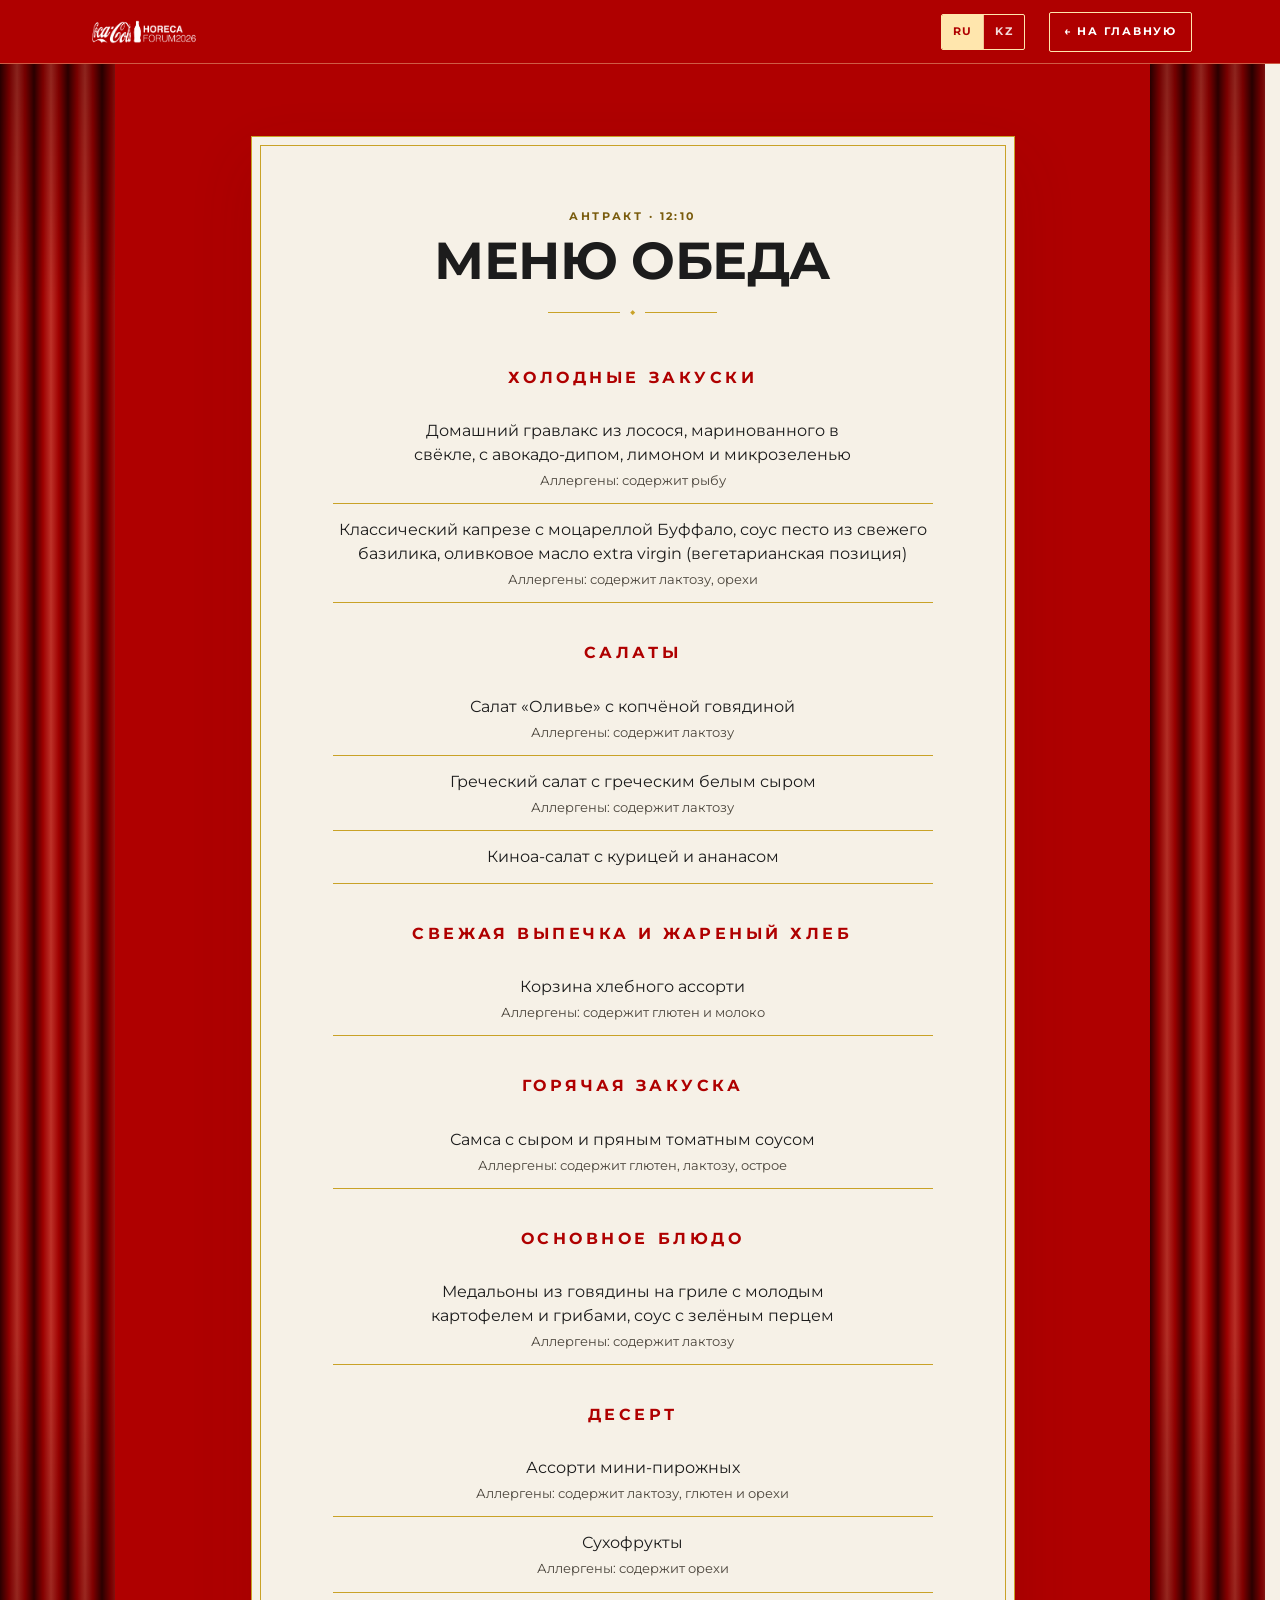
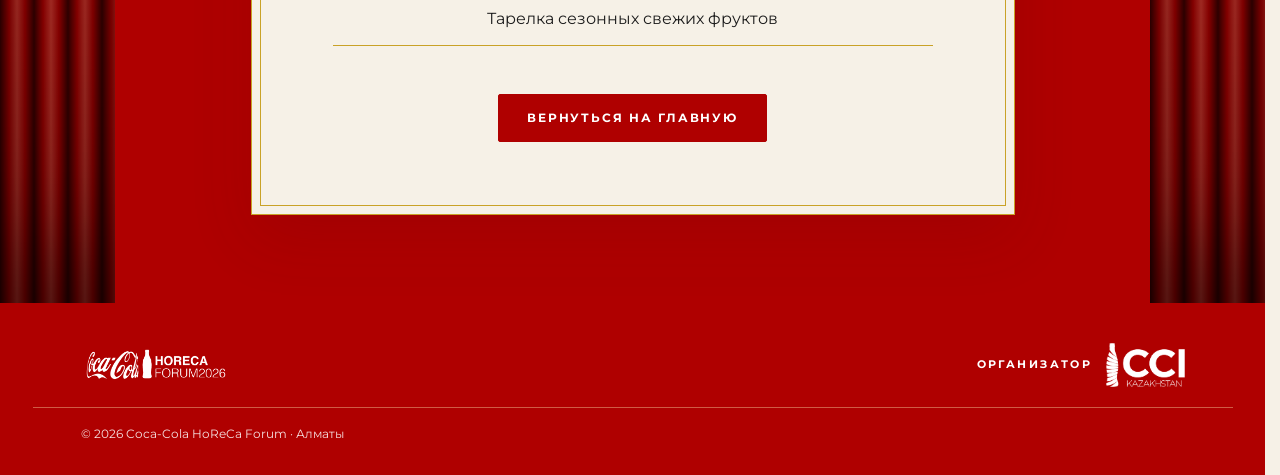
==== commit b3e87cee: "Казахская версия сайта и переключатель RU/KZ - словарь data/event.kz.js собирается из файла заказчик" ====
--- a/menu.html
+++ b/menu.html
@@ -10,7 +10,7 @@
   <link rel="preconnect" href="https://fonts.googleapis.com">
   <link rel="preconnect" href="https://fonts.gstatic.com" crossorigin>
   <link rel="stylesheet" href="https://fonts.googleapis.com/css2?family=Montserrat:wght@400;700&amp;display=swap">
-  <link rel="stylesheet" href="css/style.css?v=20261127e">
+  <link rel="stylesheet" href="css/style.css?v=20261127h">
 </head>
 <body>
 <!--MENU-START-->
@@ -19,7 +19,8 @@
       <a class="nav__brand" href="index.html" aria-label="Coca-Cola HoReCa Forum 2026 – на главную">
         <img src="assets/logo/horeca-forum-2026-white-h.png" alt="" width="1100" height="314">
       </a>
-      <a class="nav__back" href="index.html#menu">← На главную</a>
+      <div class="lang" role="group" aria-label="Язык сайта / Сайт тілі"><button type="button" data-lang="ru">RU</button><button type="button" data-lang="kz">KZ</button></div>
+      <a class="nav__back" href="index.html#menu" data-i18n>← На главную</a>
     </div>
   </header>
 
@@ -34,7 +35,7 @@
           <div class="divider divider--center" aria-hidden="true"><i></i><b>◆</b><i></i></div>
         </header>
         <div class="menulist" id="menuList"></div>
-        <div class="menupage__back"><a class="btn btn--dark" href="index.html#menu">Вернуться на главную</a></div>
+        <div class="menupage__back"><a class="btn btn--dark" href="index.html#menu" data-i18n>Вернуться на главную</a></div>
       </article>
     </div>
   </main>
@@ -50,7 +51,9 @@
     <div class="container"><p class="footer__copy" id="copyright"></p></div>
   </footer>
 <!--MENU-END-->
-  <script src="data/event.js?v=20261127e"></script>
-  <script src="js/menu.js?v=20261127e"></script>
+  <script src="data/event.js?v=20261127h"></script>
+  <script src="data/event.kz.js?v=20261127h"></script>
+  <script src="js/lang.js?v=20261127h"></script>
+  <script src="js/menu.js?v=20261127h"></script>
 </body>
 </html>
--- a/css/style.css
+++ b/css/style.css
@@ -103,9 +103,30 @@
 .nav__list a:hover, .nav__list a.is-active { opacity: 1; color: var(--gold-light); }
 .nav__list a:hover::after, .nav__list a.is-active::after { transform: scaleX(1); }
 .nav__meta { display: none; }
+/* Переключатель языка RU / KZ */
+.nav__list { margin-left: auto; }
+.lang { display: inline-flex; flex: none; border: 1px solid var(--gold); border-radius: var(--radius); overflow: hidden; }
+.lang button { font: 700 11px/1 var(--font-text); letter-spacing: .12em; color: #fff; background: transparent; border: 0; padding: 0 11px; min-height: 34px; cursor: pointer; opacity: .85; transition: background var(--dur-hover), opacity var(--dur-hover); }
+.lang button + button { border-left: 1px solid var(--gold); }
+.lang button:hover { opacity: 1; background: rgba(255,255,255,.14); }
+.lang button.is-active { background: var(--gold-light); color: var(--red-deep); opacity: 1; cursor: default; }
+.nav__brand { flex: none; }
+@media (min-width: 1121px) {
+  .nav__list a { white-space: nowrap; }
+  html[lang="kk"] .nav__list { gap: clamp(12px, 1.5vw, 22px); }          /* казахские названия разделов длиннее русских */
+  html[lang="kk"] .nav__list a { letter-spacing: .12em; }
+}
+@media (max-width: 1120px) { .lang { margin-left: auto; } .lang button { min-height: 40px; padding: 0 12px; } .nav__inner { gap: 12px; } }
+@media (max-width: 480px) {     /* страница меню на телефоне: логотип, переключатель и «На главную» в одну строку */
+  .nav__back { padding: 0 10px; letter-spacing: .06em; }
+  .nav__brand + .lang button { padding: 0 9px; }
+  .nav__inner:has(.nav__back) .nav__brand img { height: 28px; }
+}
+@media (max-width: 359px) { .nav__back { font-size: 10px; padding: 0 8px; letter-spacing: .02em; } .nav__inner:has(.nav__back) .nav__brand img { height: 22px; } .nav__inner:has(.nav__back) { gap: 8px; } }
+.nav__brand + .lang { margin-left: auto; }     /* страница меню: переключатель и «На главную» прижаты вправо */
 .nav__burger { display: none; width: 44px; height: 44px; border: 1px solid var(--gold); background: transparent; border-radius: var(--radius); cursor: pointer; flex-direction: column; justify-content: center; align-items: center; gap: 5px; padding: 0; }
 .nav__burger span { display: block; width: 18px; height: 2px; background: var(--gold-light); transition: transform .3s var(--ease), opacity .2s; }
-@media (max-width: 880px) {
+@media (max-width: 1120px) {
   .nav__burger { display: flex; }
   .nav__list { position: fixed; top: calc(var(--nav-h) + env(safe-area-inset-top, 0px)); left: 0; right: 0; bottom: 0; flex-direction: column; align-items: stretch; gap: 0; background: var(--red-deep); padding: 8px max(var(--gutter), env(safe-area-inset-left, 0px)) 32px; overflow: auto;
     transform: translateY(-12px); opacity: 0; visibility: hidden; transition: transform .35s var(--ease), opacity .3s, visibility .35s; }
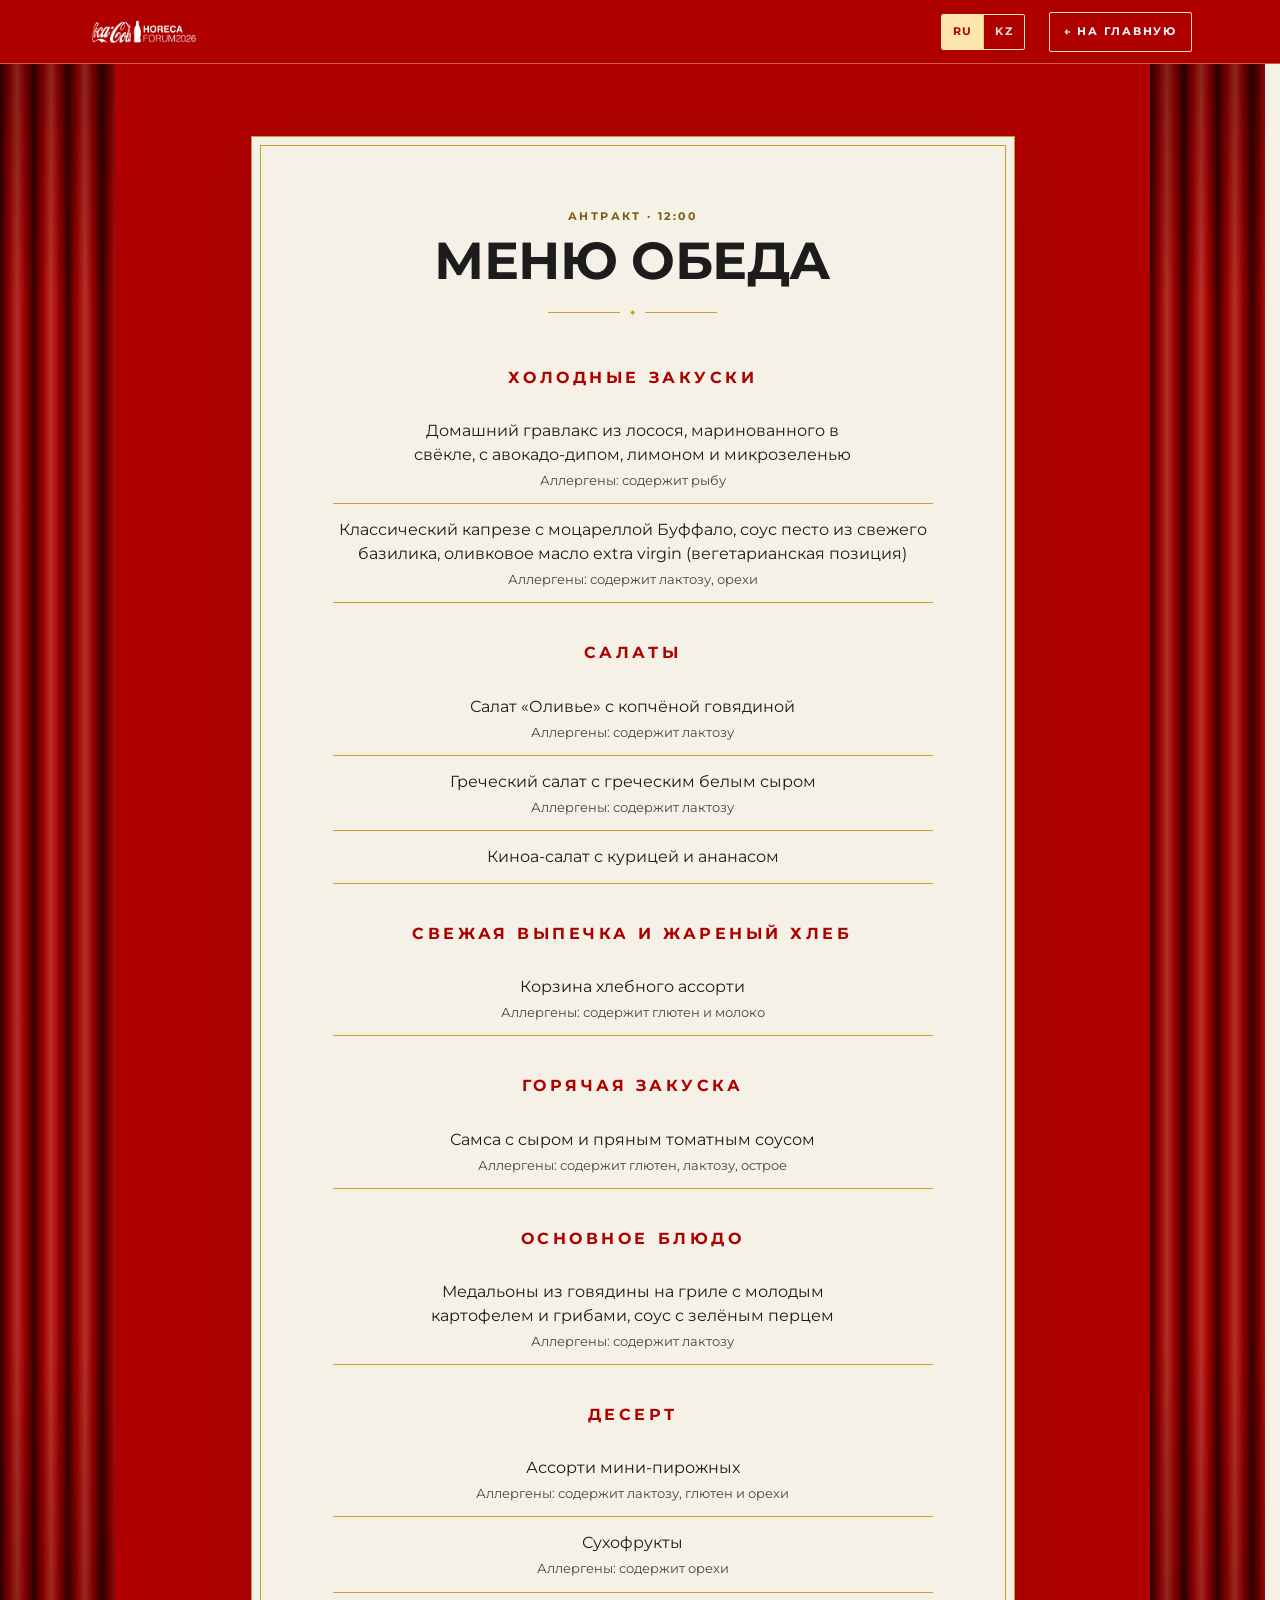
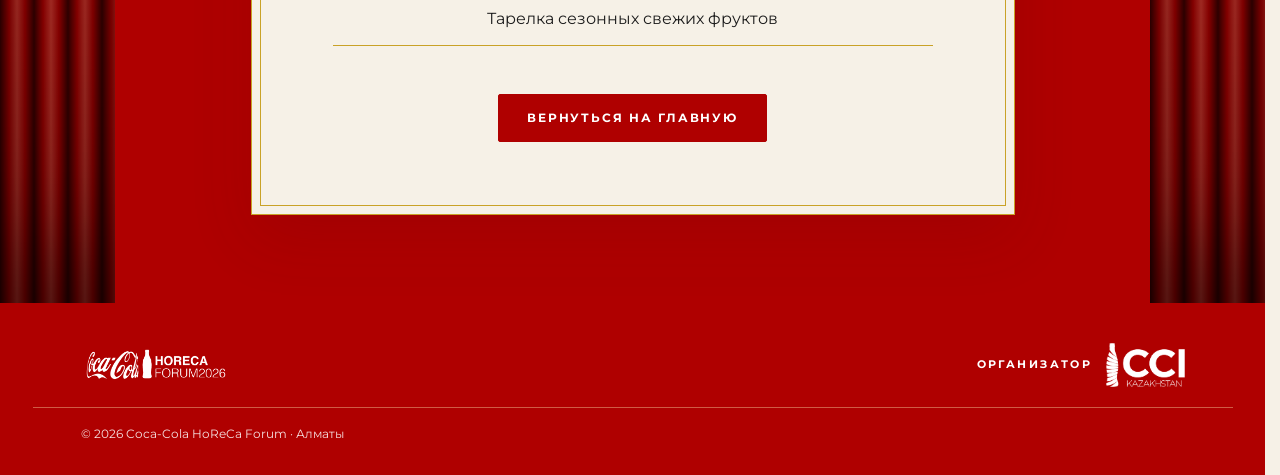
==== commit dee645b5: "Финальные правки 27.11: новое время программы, спикер Асель Бейсекеева, тексты RU и KZ - программа п" ====
--- a/menu.html
+++ b/menu.html
@@ -10,7 +10,7 @@
   <link rel="preconnect" href="https://fonts.googleapis.com">
   <link rel="preconnect" href="https://fonts.gstatic.com" crossorigin>
   <link rel="stylesheet" href="https://fonts.googleapis.com/css2?family=Montserrat:wght@400;700&amp;display=swap">
-  <link rel="stylesheet" href="css/style.css?v=20261127h">
+  <link rel="stylesheet" href="css/style.css?v=20261127i">
 </head>
 <body>
 <!--MENU-START-->
@@ -51,9 +51,9 @@
     <div class="container"><p class="footer__copy" id="copyright"></p></div>
   </footer>
 <!--MENU-END-->
-  <script src="data/event.js?v=20261127h"></script>
-  <script src="data/event.kz.js?v=20261127h"></script>
-  <script src="js/lang.js?v=20261127h"></script>
-  <script src="js/menu.js?v=20261127h"></script>
+  <script src="data/event.js?v=20261127i"></script>
+  <script src="data/event.kz.js?v=20261127i"></script>
+  <script src="js/lang.js?v=20261127i"></script>
+  <script src="js/menu.js?v=20261127i"></script>
 </body>
 </html>
